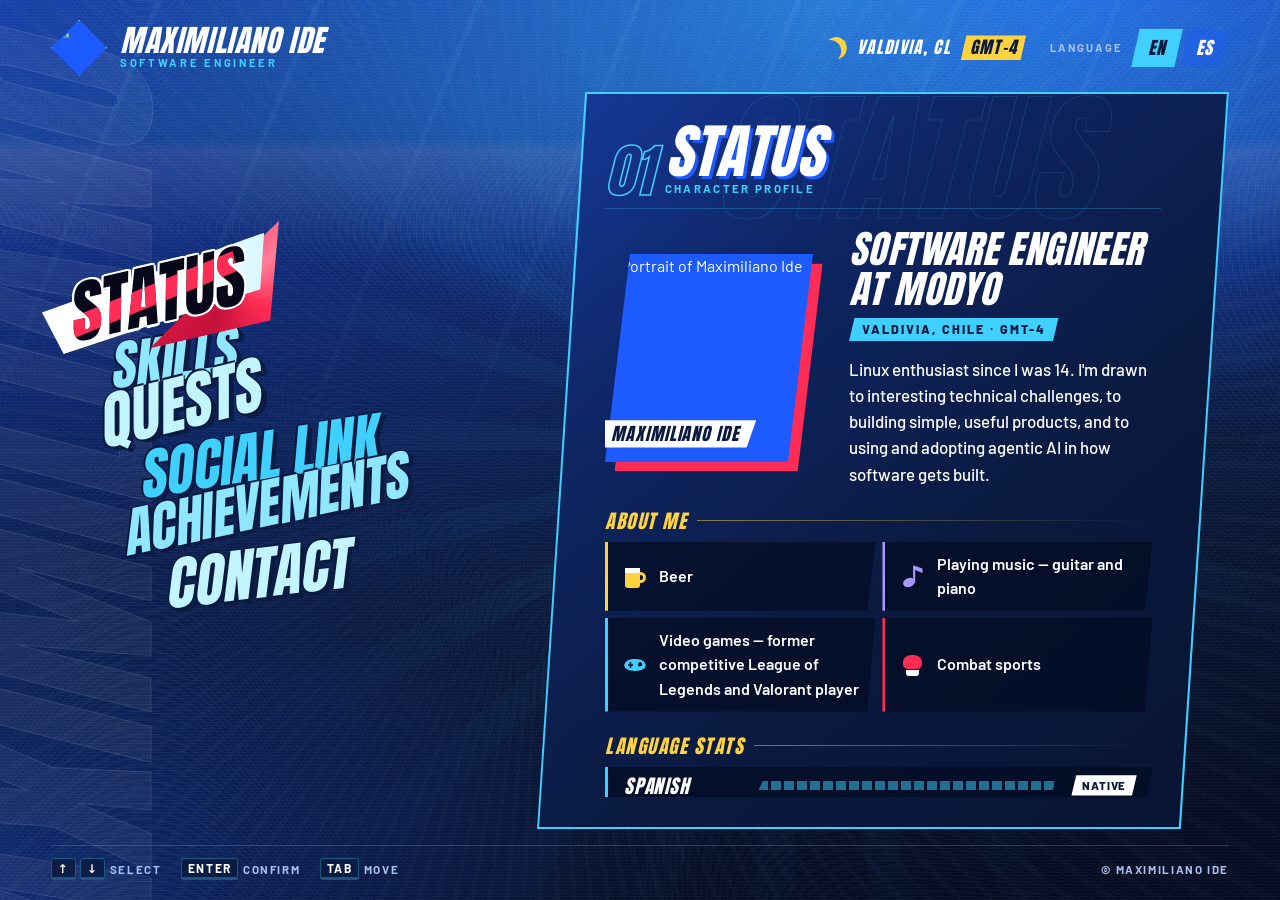
==== index.html @ 38e5cb7e "Personal page: pause-menu style, pure CSS navigation and animations" ====
<!doctype html>
<html lang="en">
<head>
  <meta charset="utf-8">
  <meta name="viewport" content="width=device-width, initial-scale=1">
  <title>Maximiliano Ide · Software Engineer</title>
  <meta name="description" content="Maximiliano Ide — Software Engineer at Modyo, based in Valdivia, Chile. Ruby on Rails, Hotwire and React for CRM/CMS platforms and financial products.">
  <meta name="author" content="Maximiliano Ide">
  <meta name="theme-color" content="#0a1a3f">
  <meta name="color-scheme" content="dark">
  <link rel="canonical" href="https://maximilianoide.github.io/">

  <meta property="og:type" content="profile">
  <meta property="og:title" content="Maximiliano Ide · Software Engineer">
  <meta property="og:description" content="Software Engineer at Modyo, based in Valdivia, Chile. Ruby on Rails, Hotwire and React.">
  <meta property="og:url" content="https://maximilianoide.github.io/">
  <meta property="og:image" content="https://avatars.githubusercontent.com/u/43627780?v=4">
  <meta property="og:image:alt" content="Maximiliano Ide">
  <meta property="og:locale" content="en_US">
  <meta property="og:locale:alternate" content="es_CL">
  <meta name="twitter:card" content="summary">

  <link rel="icon" href="favicon.svg" type="image/svg+xml">
  <link rel="preconnect" href="https://fonts.googleapis.com">
  <link rel="preconnect" href="https://fonts.gstatic.com" crossorigin>
  <link rel="stylesheet" href="https://fonts.googleapis.com/css2?family=Anton&family=Barlow:wght@400;500;600;700;800&display=swap">
  <link rel="stylesheet" href="styles.css">
  <script src="nav.js" defer></script>
</head>
<body>
  <a class="skip" href="#stage">
    <span lang="en">Skip to content</span><span lang="es">Saltar al contenido</span>
  </a>

  <!-- Intro (< 2 s, decorative, never blocks input) -->
  <div class="intro" aria-hidden="true">
    <span class="intro__slash"></span>
    <span class="intro__name">Maximiliano Ide</span>
    <span class="intro__role">Software Engineer</span>
  </div>

  <!-- Background: swirl, light rays, bubbles, grain, scanlines -->
  <div class="sea" aria-hidden="true">
    <div class="sea__caustics"></div>
    <div class="sea__swirl"></div>
    <div class="sea__name">Maximiliano Ide</div>
    <div class="sea__rays sea__rays--a"></div>
    <div class="bubbles">
      <i style="--x:4%;  --s:.5; --d:13s; --t:-1s"></i>
      <i style="--x:11%; --s:1;  --d:19s; --t:-9s"></i>
      <i style="--x:19%; --s:.4; --d:11s; --t:-4s"></i>
      <i style="--x:27%; --s:.8; --d:17s; --t:-12s"></i>
      <i style="--x:36%; --s:.3; --d:10s; --t:-6s"></i>
      <i style="--x:44%; --s:.6; --d:15s; --t:-2s"></i>
      <i style="--x:53%; --s:1.2;--d:22s; --t:-15s"></i>
      <i style="--x:61%; --s:.4; --d:12s; --t:-8s"></i>
      <i style="--x:69%; --s:.7; --d:16s; --t:-3s"></i>
      <i style="--x:77%; --s:.35;--d:10s; --t:-7s"></i>
      <i style="--x:84%; --s:.9; --d:20s; --t:-11s"></i>
      <i style="--x:91%; --s:.5; --d:14s; --t:-5s"></i>
      <i style="--x:97%; --s:.3; --d:11s; --t:-10s"></i>
    </div>
    <div class="grain"></div>
    <div class="scan"></div>
  </div>
  <div class="progress" aria-hidden="true"></div>

  <div class="shell">
    <header class="topbar">
      <a class="brand" href="#status">
        <img class="brand__avatar" src="https://avatars.githubusercontent.com/u/43627780?v=4" alt="" width="96" height="96">
        <div class="brand__text">
          <h1 class="brand__name">Maximiliano Ide</h1>
          <span class="brand__role">Software Engineer</span>
        </div>
      </a>

      <div class="hud">
        <p class="clock">
          <span class="moon" aria-hidden="true"></span>
          <span class="clock__place">Valdivia, CL</span>
          <span class="clock__tz">GMT-4</span>
        </p>

        <fieldset class="lang-switch">
          <legend class="lang-switch__legend">
            <span lang="en">Language</span><span lang="es">Idioma</span>
          </legend>
          <input class="lang-switch__input" type="radio" name="lang" id="lang-en" value="en" checked>
          <label class="lang-switch__label" for="lang-en"><abbr title="English">EN</abbr></label>
          <input class="lang-switch__input" type="radio" name="lang" id="lang-es" value="es">
          <label class="lang-switch__label" for="lang-es"><abbr title="Español">ES</abbr></label>
        </fieldset>
      </div>
    </header>

    <nav class="menu" id="menu" aria-label="Main menu">
      <ol class="menu__list">
        <li class="menu__item" style="--i:0">
          <a class="menu__link" href="#status">
            <span class="menu__bar" aria-hidden="true"></span>
            <span class="menu__label" data-label="Status">Status</span>
            <span class="menu__hint"><span lang="en">Profile</span><span lang="es">Perfil</span></span>
          </a>
        </li>
        <li class="menu__item" style="--i:1">
          <a class="menu__link" href="#skills">
            <span class="menu__bar" aria-hidden="true"></span>
            <span class="menu__label" data-label="Skills">Skills</span>
            <span class="menu__hint"><span lang="en">Tech stack</span><span lang="es">Stack técnico</span></span>
          </a>
        </li>
        <li class="menu__item" style="--i:2">
          <a class="menu__link" href="#quests">
            <span class="menu__bar" aria-hidden="true"></span>
            <span class="menu__label" data-label="Quests">Quests</span>
            <span class="menu__hint"><span lang="en">Public repos</span><span lang="es">Repos públicos</span></span>
          </a>
        </li>
        <li class="menu__item" style="--i:3">
          <a class="menu__link" href="#social-link">
            <span class="menu__bar" aria-hidden="true"></span>
            <span class="menu__label" data-label="Social Link">Social Link</span>
            <span class="menu__hint"><span lang="en">Experience &amp; education</span><span lang="es">Experiencia y educación</span></span>
          </a>
        </li>
        <li class="menu__item" style="--i:4">
          <a class="menu__link" href="#achievements">
            <span class="menu__bar" aria-hidden="true"></span>
            <span class="menu__label" data-label="Achievements">Achievements</span>
            <span class="menu__hint"><span lang="en">Trophy case</span><span lang="es">Vitrina de trofeos</span></span>
          </a>
        </li>
        <li class="menu__item" style="--i:5">
          <a class="menu__link" href="#contact">
            <span class="menu__bar" aria-hidden="true"></span>
            <span class="menu__label" data-label="Contact">Contact</span>
            <span class="menu__hint"><span lang="en">Get in touch</span><span lang="es">Escríbeme</span></span>
          </a>
        </li>
      </ol>
    </nav>

    <main class="stage" id="stage">

      <!-- ================= STATUS ================= -->
      <section class="panel" id="status" aria-labelledby="status-title">
        <header class="panel__head">
          <p class="panel__index" aria-hidden="true">01</p>
          <h2 class="panel__title" id="status-title" data-echo="Status">Status</h2>
          <p class="panel__sub"><span lang="en">Character profile</span><span lang="es">Ficha de personaje</span></p>
        </header>

        <div class="panel__body">
          <div class="profile">
            <figure class="portrait">
              <img src="https://avatars.githubusercontent.com/u/43627780?v=4" alt="Portrait of Maximiliano Ide" width="460" height="460">
              <figcaption class="portrait__plate">Maximiliano Ide</figcaption>
            </figure>

            <div class="profile__info stagger">
              <p class="profile__role">
                <span lang="en">Software Engineer at Modyo</span>
                <span lang="es">Software Engineer en Modyo</span>
              </p>
              <p class="profile__place">Valdivia, Chile · GMT-4</p>
              <p class="profile__summary" lang="en">Linux enthusiast since I was 14. I'm drawn to interesting technical challenges, to building simple, useful products, and to using and adopting agentic AI in how software gets built.</p>
              <p class="profile__summary" lang="es">Apasionado por Linux desde los 14 años. Me motivan los desafíos técnicos interesantes, crear productos simples y útiles, y usar y adoptar la IA agéntica en la forma de construir software.</p>
            </div>
          </div>

          <section class="block" aria-labelledby="about-title">
            <h3 class="block__title" id="about-title"><span lang="en">About me</span><span lang="es">Sobre mí</span></h3>
            <ul class="interests stagger" role="list">
              <li class="interest" data-icon="beer"><span class="interest__icon" aria-hidden="true"></span><span lang="en">Beer</span><span lang="es">Cerveza</span></li>
              <li class="interest" data-icon="music"><span class="interest__icon" aria-hidden="true"></span><span lang="en">Playing music — guitar and piano</span><span lang="es">Tocar música — guitarra y piano</span></li>
              <li class="interest" data-icon="games"><span class="interest__icon" aria-hidden="true"></span><span lang="en">Video games — former competitive League of Legends and Valorant player</span><span lang="es">Videojuegos — fui jugador competitivo de League of Legends y Valorant</span></li>
              <li class="interest" data-icon="combat"><span class="interest__icon" aria-hidden="true"></span><span lang="en">Combat sports</span><span lang="es">Deportes de combate</span></li>
            </ul>
          </section>

          <section class="block" aria-labelledby="lang-title">
            <h3 class="block__title" id="lang-title"><span lang="en">Language stats</span><span lang="es">Stats de idiomas</span></h3>
            <ul class="stats stagger" role="list">
              <li class="stat">
                <span class="stat__name"><span lang="en">Spanish</span><span lang="es">Español</span></span>
                <span class="stat__gauge" aria-hidden="true"></span>
                <span class="stat__rank"><span lang="en">Native</span><span lang="es">Nativo</span></span>
              </li>
              <li class="stat">
                <span class="stat__name"><span lang="en">English</span><span lang="es">Inglés</span></span>
                <span class="stat__gauge" aria-hidden="true"></span>
                <span class="stat__rank">C2 · EF SET Proficient</span>
              </li>
              <li class="stat">
                <span class="stat__name"><span lang="en">Portuguese</span><span lang="es">Portugués</span></span>
                <span class="stat__gauge" aria-hidden="true"></span>
                <span class="stat__rank"><span lang="en">Competent</span><span lang="es">Competente</span></span>
              </li>
            </ul>
          </section>
        </div>
      </section>

      <!-- ================= SKILLS ================= -->
      <section class="panel" id="skills" aria-labelledby="skills-title">
        <header class="panel__head">
          <p class="panel__index" aria-hidden="true">02</p>
          <h2 class="panel__title" id="skills-title" data-echo="Skills">Skills</h2>
          <p class="panel__sub"><span lang="en">Learned techniques</span><span lang="es">Técnicas aprendidas</span></p>
        </header>

        <div class="panel__body">
          <div class="skill-tree stagger">
            <section class="skill-group" data-group="backend" aria-labelledby="sk-back">
              <h3 class="skill-group__title" id="sk-back">Backend</h3>
              <ul class="skills" role="list">
                <li class="skill"><span class="skill__card"><span class="skill__glyph" aria-hidden="true"></span><span class="skill__name">Ruby</span></span></li>
                <li class="skill"><span class="skill__card"><span class="skill__glyph" aria-hidden="true"></span><span class="skill__name">Ruby on Rails</span></span></li>
                <li class="skill"><span class="skill__card"><span class="skill__glyph" aria-hidden="true"></span><span class="skill__name">SQL</span></span></li>
                <li class="skill"><span class="skill__card"><span class="skill__glyph" aria-hidden="true"></span><span class="skill__name">Redis</span></span></li>
              </ul>
            </section>

            <section class="skill-group" data-group="frontend" aria-labelledby="sk-front">
              <h3 class="skill-group__title" id="sk-front">Frontend</h3>
              <ul class="skills" role="list">
                <li class="skill"><span class="skill__card"><span class="skill__glyph" aria-hidden="true"></span><span class="skill__name">JavaScript</span></span></li>
                <li class="skill"><span class="skill__card"><span class="skill__glyph" aria-hidden="true"></span><span class="skill__name">React</span></span></li>
                <li class="skill"><span class="skill__card"><span class="skill__glyph" aria-hidden="true"></span><span class="skill__name">Hotwire <small>(Turbo + Stimulus)</small></span></span></li>
                <li class="skill"><span class="skill__card"><span class="skill__glyph" aria-hidden="true"></span><span class="skill__name">HTML</span></span></li>
                <li class="skill"><span class="skill__card"><span class="skill__glyph" aria-hidden="true"></span><span class="skill__name">CSS</span></span></li>
                <li class="skill"><span class="skill__card"><span class="skill__glyph" aria-hidden="true"></span><span class="skill__name">Liquid</span></span></li>
              </ul>
            </section>

            <section class="skill-group" data-group="tools" aria-labelledby="sk-tools">
              <h3 class="skill-group__title" id="sk-tools">Tools</h3>
              <ul class="skills" role="list">
                <li class="skill"><span class="skill__card"><span class="skill__glyph" aria-hidden="true"></span><span class="skill__name">Git</span></span></li>
              </ul>
            </section>

            <section class="skill-group" data-group="side" aria-labelledby="sk-side">
              <h3 class="skill-group__title" id="sk-side">Side projects</h3>
              <ul class="skills" role="list">
                <li class="skill"><span class="skill__card"><span class="skill__glyph" aria-hidden="true"></span><span class="skill__name">C++</span></span></li>
                <li class="skill"><span class="skill__card"><span class="skill__glyph" aria-hidden="true"></span><span class="skill__name">Shell</span></span></li>
                <li class="skill"><span class="skill__card"><span class="skill__glyph" aria-hidden="true"></span><span class="skill__name">Rust</span></span></li>
                <li class="skill"><span class="skill__card"><span class="skill__glyph" aria-hidden="true"></span><span class="skill__name">Go</span></span></li>
              </ul>
            </section>

            <section class="skill-group" data-group="ai" aria-labelledby="sk-ai">
              <h3 class="skill-group__title" id="sk-ai"><span lang="en">Agentic AI</span><span lang="es">IA agéntica</span></h3>
              <ul class="skills" role="list">
                <li class="skill"><span class="skill__card"><span class="skill__glyph" aria-hidden="true"></span><span class="skill__name">Pi</span></span></li>
                <li class="skill"><span class="skill__card"><span class="skill__glyph" aria-hidden="true"></span><span class="skill__name">Herdr</span></span></li>
                <li class="skill"><span class="skill__card"><span class="skill__glyph" aria-hidden="true"></span><span class="skill__name"><span lang="en">Open-source models</span><span lang="es">Modelos open source</span></span></span></li>
              </ul>
            </section>
          </div>
        </div>
      </section>

      <!-- ================= QUESTS ================= -->
      <section class="panel" id="quests" aria-labelledby="quests-title">
        <header class="panel__head">
          <p class="panel__index" aria-hidden="true">03</p>
          <h2 class="panel__title" id="quests-title" data-echo="Quests">Quests</h2>
          <p class="panel__sub">
            <span lang="en">3 public repositories · 11 followers on GitHub</span>
            <span lang="es">3 repositorios públicos · 11 seguidores en GitHub</span>
          </p>
        </header>

        <div class="panel__body">
          <ul class="quests stagger" role="list">
            <li class="quest quest--main">
              <article class="quest__card">
                <p class="quest__tags">
                  <span class="tag tag--gold"><span lang="en">Main quest</span><span lang="es">Misión principal</span></span>
                  <span class="tag tag--live">In progress</span>
                </p>
                <h3 class="quest__name">
                  <a href="https://github.com/maximilianoide/sin-punishment-recompiled" rel="noopener" target="_blank">sin-punishment-recompiled</a>
                </h3>
                <p class="quest__desc" lang="en">Work-in-progress native PC port of Treasure's Sin &amp; Punishment via N64Recomp and RT64.</p>
                <p class="quest__desc" lang="es">Port nativo para PC, en desarrollo, de Sin &amp; Punishment de Treasure mediante N64Recomp y RT64.</p>
                <p class="quest__meta">
                  <span class="quest__lang" data-lang="cpp">C++</span>
                  <span class="quest__stars"><span aria-hidden="true">★</span> 2 <span class="sr-only"><span lang="en">stars</span><span lang="es">estrellas</span></span></span>
                </p>
              </article>
            </li>

            <li class="quest">
              <article class="quest__card">
                <p class="quest__tags">
                  <span class="tag"><span lang="en">Side quest</span><span lang="es">Misión secundaria</span></span>
                </p>
                <h3 class="quest__name">
                  <a href="https://github.com/maximilianoide/aoc-templates" rel="noopener" target="_blank">aoc-templates</a>
                </h3>
                <p class="quest__desc" lang="en">Templates for Advent of Code.</p>
                <p class="quest__desc" lang="es">Plantillas para Advent of Code.</p>
                <p class="quest__meta">
                  <span class="quest__lang" data-lang="ruby">Ruby</span>
                  <span class="quest__stars"><span aria-hidden="true">★</span> 1 <span class="sr-only"><span lang="en">star</span><span lang="es">estrella</span></span></span>
                </p>
              </article>
            </li>

            <li class="quest">
              <article class="quest__card">
                <p class="quest__tags">
                  <span class="tag"><span lang="en">Side quest</span><span lang="es">Misión secundaria</span></span>
                  <span class="tag tag--fork">Fork</span>
                </p>
                <h3 class="quest__name">
                  <a href="https://github.com/maximilianoide/superpowers-ruby" rel="noopener" target="_blank">superpowers-ruby</a>
                </h3>
                <p class="quest__desc" lang="en">Claude Code superpowers: core skills library for Ruby and Ruby on Rails projects.</p>
                <p class="quest__desc" lang="es">Superpowers para Claude Code: librería base de skills para proyectos Ruby y Ruby on Rails.</p>
                <p class="quest__fork">
                  <span lang="en">Forked from</span><span lang="es">Fork de</span>
                  <a href="https://github.com/lucianghinda/superpowers-ruby" rel="noopener" target="_blank">lucianghinda/superpowers-ruby</a>
                </p>
                <p class="quest__meta">
                  <span class="quest__lang" data-lang="shell">Shell</span>
                  <span class="quest__stars"><span aria-hidden="true">★</span> 0 <span class="sr-only"><span lang="en">stars</span><span lang="es">estrellas</span></span></span>
                </p>
              </article>
            </li>
          </ul>
        </div>
      </section>

      <!-- ================= SOCIAL LINK ================= -->
      <section class="panel" id="social-link" aria-labelledby="social-title">
        <header class="panel__head">
          <p class="panel__index" aria-hidden="true">04</p>
          <h2 class="panel__title" id="social-title" data-echo="Social Link">Social Link</h2>
          <p class="panel__sub"><span lang="en">Experience &amp; education</span><span lang="es">Experiencia y educación</span></p>
        </header>

        <div class="panel__body">
          <article class="bond">
            <header class="bond__head">
              <p class="quest__tags">
                <span class="tag tag--gold"><span lang="en">Current</span><span lang="es">Actual</span></span>
              </p>
              <h3 class="bond__title">
                <span lang="en">Software Engineer at Modyo</span>
                <span lang="es">Software Engineer en Modyo</span>
              </h3>
              <ul class="bond__meta" role="list">
                <li><span lang="en">Full-time</span><span lang="es">Jornada completa</span></li>
                <li><span lang="en">Remote (Santiago / Valdivia, Chile)</span><span lang="es">Remoto (Santiago / Valdivia, Chile)</span></li>
                <li><time datetime="2023-05">2023</time> – <span lang="en">Present</span><span lang="es">Presente</span></li>
              </ul>
            </header>

            <h4 class="bond__subtitle"><span lang="en">Achievements</span><span lang="es">Logros</span></h4>
            <ul class="objectives stagger" lang="en">
              <li>Developed core functionalities for a CRM/CMS platform using Ruby on Rails and React, focused on complex form builders and configurable workflows.</li>
              <li>Led the comprehensive refactoring of the roles and permissions system, improving scalability and reducing technical debt.</li>
              <li>Optimized SQL queries and data access logic to improve response times in high-volume environments.</li>
              <li>Implemented components using Hotwire (Turbo + Stimulus) to enhance user experience and front-end performance.</li>
              <li>Integrated third-party APIs for authentication, notifications, and data processing.</li>
              <li>Developed financial products focusing on automation, traceability, and regulatory compliance.</li>
              <li>Managed critical bug fixes, dependency updates, and participated in team code reviews.</li>
            </ul>
            <ul class="objectives stagger" lang="es">
              <li>Desarrollé funcionalidades principales de una plataforma CRM/CMS con Ruby on Rails y React, enfocadas en constructores de formularios complejos y flujos de trabajo configurables.</li>
              <li>Lideré la refactorización integral del sistema de roles y permisos, mejorando la escalabilidad y reduciendo la deuda técnica.</li>
              <li>Optimicé consultas SQL y la lógica de acceso a datos para mejorar los tiempos de respuesta en entornos de alto volumen.</li>
              <li>Implementé componentes con Hotwire (Turbo + Stimulus) para mejorar la experiencia de usuario y el rendimiento del front-end.</li>
              <li>Integré APIs de terceros para autenticación, notificaciones y procesamiento de datos.</li>
              <li>Desarrollé productos financieros enfocados en automatización, trazabilidad y cumplimiento regulatorio.</li>
              <li>Gestioné correcciones de bugs críticos y actualizaciones de dependencias, y participé en las revisiones de código del equipo.</li>
            </ul>
          </article>

          <section class="block" aria-labelledby="edu-title">
            <h3 class="block__title" id="edu-title"><span lang="en">Education</span><span lang="es">Educación</span></h3>
            <div class="edu">
              <p class="edu__school">Universidad Austral de Chile</p>
              <p class="edu__degree" lang="en">B.S. in Computer Science (incomplete studies)</p>
              <p class="edu__degree" lang="es">B.S. en Ciencias de la Computación (estudios incompletos)</p>
              <p class="edu__years"><time datetime="2018">2018</time> – <time datetime="2022">2022</time></p>
            </div>
          </section>
        </div>
      </section>

      <!-- ================= ACHIEVEMENTS ================= -->
      <section class="panel" id="achievements" aria-labelledby="achievements-title">
        <header class="panel__head">
          <p class="panel__index" aria-hidden="true">05</p>
          <h2 class="panel__title" id="achievements-title" data-echo="Achievements">Achievements</h2>
          <p class="panel__sub"><span lang="en">Trophy case</span><span lang="es">Vitrina de trofeos</span></p>
        </header>

        <div class="panel__body">
          <h3 class="block__title"><span lang="en">Certifications</span><span lang="es">Certificaciones</span></h3>
          <ul class="trophies stagger" role="list">
            <li class="trophy trophy--medal">
              <span class="trophy__art" aria-hidden="true"></span>
              <span class="trophy__text">
                <span class="trophy__issuer">EF SET</span>
                <span class="trophy__name">English Certificate: C2 Proficient</span>
              </span>
            </li>
            <li class="trophy trophy--medal">
              <span class="trophy__art" aria-hidden="true"></span>
              <span class="trophy__text">
                <span class="trophy__issuer">Nate Berkopec</span>
                <span class="trophy__name">The Complete Guide to Rails Performance</span>
              </span>
            </li>
            <li class="trophy trophy--medal">
              <span class="trophy__art" aria-hidden="true"></span>
              <span class="trophy__text">
                <span class="trophy__issuer">Pragmatic Studio</span>
                <span class="trophy__name">Hotwire for Rails Developers</span>
              </span>
            </li>
            <li class="trophy trophy--medal">
              <span class="trophy__art" aria-hidden="true"></span>
              <span class="trophy__text">
                <span class="trophy__issuer">Pragmatic Studio</span>
                <span class="trophy__name">Ruby Blocks &amp; Iterators</span>
              </span>
            </li>
            <li class="trophy trophy--medal trophy--pending">
              <span class="trophy__art" aria-hidden="true"></span>
              <span class="trophy__text">
                <span class="trophy__issuer">AWS</span>
                <span class="trophy__name">AWS Certified Cloud Practitioner</span>
                <span class="trophy__status"><span lang="en">In progress</span><span lang="es">En curso</span></span>
              </span>
            </li>
            <li class="trophy trophy--medal trophy--pending">
              <span class="trophy__art" aria-hidden="true"></span>
              <span class="trophy__text">
                <span class="trophy__issuer">AWS</span>
                <span class="trophy__name">AWS Certified AI Practitioner (AIF-C01)</span>
                <span class="trophy__status"><span lang="en">In progress</span><span lang="es">En curso</span></span>
              </span>
            </li>
          </ul>

        </div>
      </section>

      <!-- ================= CONTACT ================= -->
      <section class="panel" id="contact" aria-labelledby="contact-title">
        <header class="panel__head">
          <p class="panel__index" aria-hidden="true">06</p>
          <h2 class="panel__title" id="contact-title" data-echo="Contact">Contact</h2>
          <p class="panel__sub"><span lang="en">Open a channel</span><span lang="es">Abre un canal</span></p>
        </header>

        <div class="panel__body">
          <ul class="links stagger" role="list">
            <li>
              <a class="link-card" href="mailto:maximilianoide82@gmail.com">
                <span class="link-card__kind">Email</span>
                <span class="link-card__handle">maximilianoide82@gmail.com</span>
                <span class="link-card__arrow" aria-hidden="true">→</span>
              </a>
            </li>
            <li>
              <a class="link-card" href="https://github.com/maximilianoide" rel="me noopener" target="_blank">
                <span class="link-card__kind">GitHub</span>
                <span class="link-card__handle">@maximilianoide</span>
                <span class="link-card__arrow" aria-hidden="true">→</span>
              </a>
            </li>
            <li>
              <a class="link-card" href="https://www.linkedin.com/in/maximiliano-ide-471346207/" rel="me noopener" target="_blank">
                <span class="link-card__kind">LinkedIn</span>
                <span class="link-card__handle">Maximiliano Ide</span>
                <span class="link-card__arrow" aria-hidden="true">→</span>
              </a>
            </li>
            <li>
              <a class="link-card" href="https://x.com/maximilianoide" rel="me noopener" target="_blank">
                <span class="link-card__kind">X</span>
                <span class="link-card__handle">@maximilianoide</span>
                <span class="link-card__arrow" aria-hidden="true">→</span>
              </a>
            </li>
          </ul>
          <p class="contact-note">Valdivia, Chile · GMT-4</p>
        </div>
      </section>
    </main>

    <footer class="hints">
      <p class="hints__keys">
        <span class="hint hint--arrows"><kbd>↑</kbd><kbd>↓</kbd> <span lang="en">Select</span><span lang="es">Elegir</span></span>
        <span class="hint"><kbd>Enter</kbd> <span lang="en">Confirm</span><span lang="es">Confirmar</span></span>
        <span class="hint"><kbd>Tab</kbd> <span lang="en">Move</span><span lang="es">Mover</span></span>
      </p>
      <p class="hints__copy">© Maximiliano Ide</p>
    </footer>
  </div>

  <!-- Mobile: jump back to the full-screen menu -->
  <a class="to-menu" href="#menu">Menu</a>
</body>
</html>
---- styles.css ----
/* ==========================================================================
   Maximiliano Ide — personal page
   A pause-menu style page. Pure CSS: navigation (:target + :has),
   language toggle (radio + :has) and every animation.
   ========================================================================== */

/* ---------- Animatable custom properties (@property) ---------- */
@property --spin {
  syntax: "<angle>";
  inherits: false;
  initial-value: 0deg;
}

@property --tint {
  syntax: "<color>";
  inherits: true;
  initial-value: #3fd0ff;
}

@property --shine {
  syntax: "<percentage>";
  inherits: false;
  initial-value: -40%;
}

/* Cross-document view transitions (index ↔ 404) */
@view-transition {
  navigation: auto;
}

/* ---------- Tokens ---------- */
:root {
  color-scheme: dark;

  /* palette */
  --night: #0a1a3f;
  --abyss: #050c22;
  --electric: #1e5bff;
  --cyan: #3fd0ff;
  --white: #ffffff;
  --accent: #ff2d55;        /* selected item */
  --accent-deep: #c4103a;
  --gold: #ffd23f;
  --violet: #a996ff;
  --mint: #7cffc4;
  --muted: #a9c1ef;

  --cyan-soft: rgb(63 208 255 / 0.32);
  --line: rgb(63 208 255 / 0.26);
  --card: rgb(5 12 34 / 0.72);
  --panel-fill: linear-gradient(140deg, #163a9c 0%, #0e2562 30%, var(--night) 62%, #071332 100%);

  /* motion */
  --ease-out: cubic-bezier(0.16, 1, 0.3, 1);
  --ease-snap: cubic-bezier(0.7, -0.35, 0.2, 1.35);

  /* type */
  --font-display: "Anton", Impact, "Arial Narrow", sans-serif;
  --font-body: "Barlow", system-ui, -apple-system, "Segoe UI", Roboto, sans-serif;

  --cut: 1.25rem; /* slant of panel edges */
}

/* ---------- Base ---------- */
*,
*::before,
*::after {
  box-sizing: border-box;
}

html {
  -webkit-text-size-adjust: 100%;
  text-size-adjust: 100%;
  background: var(--abyss);
}

body {
  margin: 0;
  min-height: 100dvh;
  font-family: var(--font-body);
  font-size: 1rem;
  line-height: 1.55;
  color: var(--white);
  overflow-x: clip; /* background lives on html so the fixed .sea layer shows through */
  -webkit-font-smoothing: antialiased;
}

img {
  display: block;
  max-width: 100%;
  height: auto;
}

a {
  color: inherit;
}

abbr[title] {
  text-decoration: none;
}

h1, h2, h3, h4, p, ul, ol, dl, dd, figure {
  margin: 0;
}

::selection {
  background: var(--cyan);
  color: var(--night);
}

:focus-visible {
  outline: 3px solid var(--gold);
  outline-offset: 3px;
}

.sr-only {
  position: absolute;
  width: 1px;
  height: 1px;
  padding: 0;
  margin: -1px;
  overflow: hidden;
  clip-path: inset(50%);
  white-space: nowrap;
  border: 0;
}

kbd {
  display: inline-grid;
  place-items: center;
  min-width: 1.7em;
  padding: 0.05em 0.45em;
  border: 1px solid var(--cyan-soft);
  border-bottom-width: 3px;
  border-radius: 0.3em;
  font: 700 0.75rem/1.4 var(--font-body);
  color: var(--white);
  background: rgb(10 26 63 / 0.85);
}

.skip {
  position: fixed;
  z-index: 100;
  top: 0.75rem;
  left: 0.75rem;
  padding: 0.6rem 1rem;
  font-weight: 700;
  color: var(--night);
  background: var(--gold);
  translate: 0 -250%;
  transition: translate 0.25s var(--ease-out);
}

.skip:focus-visible {
  translate: 0 0;
}

/* ==========================================================================
   Language toggle — radio inputs + :has(). English by default.
   ========================================================================== */
@supports selector(:has(*)) {
  body:not(:has(#lang-es:checked)) [lang="es"],
  body:has(#lang-es:checked) [lang="en"] {
    display: none !important;
  }
}

/* Without :has() the page stays in English and the toggle is hidden */
@supports not selector(:has(*)) {
  [lang="es"],
  .lang-switch {
    display: none !important;
  }
}

.lang-switch {
  display: flex;
  align-items: center;
  margin: 0;
  padding: 0;
  border: 0;
  min-inline-size: 0;
}

.lang-switch__legend {
  float: left; /* lets the legend sit inline inside the fieldset */
  margin-right: 0.6rem;
  padding: 0;
  font: 700 0.7rem/1 var(--font-body);
  letter-spacing: 0.18em;
  text-transform: uppercase;
  color: var(--muted);
}

.lang-switch__input {
  position: absolute;
  width: 1px;
  height: 1px;
  margin: 0;
  opacity: 0;
  pointer-events: none;
}

.lang-switch__label {
  position: relative;
  display: grid;
  place-items: center;
  min-width: 3rem;
  min-height: 2.25rem;
  padding: 0.3rem 0.9rem;
  font: italic 400 1.1rem/1 var(--font-display);
  letter-spacing: 0.06em;
  color: var(--white);
  cursor: pointer;
  isolation: isolate;
  transition: color 0.2s;
}

.lang-switch__label::before {
  content: "";
  position: absolute;
  inset: 0;
  z-index: -1;
  background: rgb(30 91 255 / 0.35);
  clip-path: polygon(0.5rem 0, 100% 0, calc(100% - 0.5rem) 100%, 0 100%);
  transition: background-color 0.2s, scale 0.3s var(--ease-snap);
}

.lang-switch__label:hover::before {
  background-color: rgb(30 91 255 / 0.7);
}

.lang-switch__input:checked + .lang-switch__label {
  color: var(--night);
}

.lang-switch__input:checked + .lang-switch__label::before {
  background: var(--cyan);
  scale: 1.08;
}

.lang-switch__input:focus-visible + .lang-switch__label {
  outline: 3px solid var(--gold);
  outline-offset: 2px;
}

/* ==========================================================================
   Intro — < 2 s, pointer-events: none so it never blocks input.
   Its resting state is hidden: if animations don't run, it never shows.
   ========================================================================== */
.intro {
  position: fixed;
  inset: 0;
  z-index: 90;
  display: grid;
  place-content: center;
  justify-items: start;
  gap: 0.4rem;
  padding: 1.5rem;
  overflow: hidden;
  pointer-events: none;
  background: linear-gradient(150deg, var(--electric), var(--night) 55%, var(--abyss));
  clip-path: polygon(100% 0, 100% 0, 100% 100%, 100% 100%);
  animation: intro-wipe 1.7s var(--ease-out) both;
}

.intro__name {
  font: italic 400 clamp(3rem, 12vw, 9rem)/0.9 var(--font-display);
  text-transform: uppercase;
  text-shadow: 0.05em 0.05em 0 var(--accent);
  rotate: -8deg;
  animation: intro-name 1.1s var(--ease-out) both;
}

.intro__role {
  margin-left: 0.6em;
  padding: 0.2rem 0.9rem;
  font: 800 clamp(0.8rem, 2vw, 1.1rem)/1.3 var(--font-body);
  letter-spacing: 0.3em;
  text-transform: uppercase;
  color: var(--night);
  background: var(--cyan);
  rotate: -8deg;
  clip-path: polygon(0.5rem 0, 100% 0, calc(100% - 0.5rem) 100%, 0 100%);
  animation: intro-role 1.1s var(--ease-out) 0.2s both;
}

.intro__slash {
  position: absolute;
  inset: 44% -20% auto;
  height: 16vh;
  background: var(--accent);
  rotate: -8deg;
  transform-origin: left;
  animation: intro-slash 0.9s var(--ease-out) both;
}

/* ==========================================================================
   Background: swirl, light rays, bubbles, grain, scanline
   ========================================================================== */
.sea {
  contain: strict;
  position: fixed;
  inset: 0;
  z-index: -1;
  overflow: hidden;
  pointer-events: none;
  background:
    radial-gradient(90% 55% at 65% 0%, rgb(63 208 255 / 0.38), transparent 70%),
    radial-gradient(110% 80% at 85% 0%, rgb(30 91 255 / 0.7), transparent 62%),
    radial-gradient(80% 60% at 0% 100%, rgb(30 91 255 / 0.3), transparent 65%),
    linear-gradient(165deg, #1740a8 0%, #0e2872 30%, var(--night) 58%, var(--abyss) 92%);
}

.sea__swirl {
  position: absolute;
  top: 50%;
  left: 62%;
  width: 130vmax;
  aspect-ratio: 1;
  margin: -65vmax 0 0 -65vmax;
  background: repeating-conic-gradient(from 0deg, rgb(63 208 255 / 0.055) 0deg 5deg, transparent 5deg 15deg);
  -webkit-mask-image: radial-gradient(circle, #000 8%, transparent 55%);
  mask-image: radial-gradient(circle, #000 8%, transparent 55%);
  animation: swirl 120s linear infinite;
}

/* light dancing on the surface, top of the screen */
.sea__caustics {
  content: "";
  inset: 0;
  rotate: 180deg;
  scale: -1 1;
  opacity: 0.8;
  -webkit-mask-image: none;
  mask-image: none;
  animation-duration: 7s;
  animation-direction: alternate-reverse;
}

/* giant vertical name along the left edge */
.sea__name {
  position: absolute;
  top: 50%;
  left: -0.12em;
  font: italic 400 min(24vh, 18vw)/0.8 var(--font-display);
  text-transform: uppercase;
  white-space: nowrap;
  writing-mode: vertical-rl;
  rotate: 180deg;
  translate: 0 -50%;
  color: rgb(255 255 255 / 0.05);
  -webkit-text-stroke: 1px rgb(255 255 255 / 0.12);
}

.sea__rays {
  position: absolute;
  inset: -10% -40% 25%;
  background: repeating-linear-gradient(90deg,
      transparent 0 70px,
      rgb(150 225 255 / 0.07) 70px 76px,
      transparent 76px 160px);
  -webkit-mask-image: linear-gradient(#000, transparent 85%);
  mask-image: linear-gradient(#000, transparent 85%);
  transform: skewX(-22deg);
  animation: drift 26s linear infinite;
}

.bubbles i {
  position: absolute;
  bottom: -3rem;
  left: var(--x);
  width: calc(var(--s) * 2.4rem);
  aspect-ratio: 1;
  border: 1px solid rgb(190 235 255 / 0.5);
  border-radius: 50%;
  background: radial-gradient(circle at 32% 30%, rgb(255 255 255 / 0.55), transparent 38%);
  opacity: 0;
  animation: bubble var(--d) linear var(--t) infinite;
}

/* light film grain from layered gradients (no images) */
.grain {
  position: absolute;
  inset: -2rem;
  opacity: 0.045;
  background:
    repeating-radial-gradient(circle at 13% 27%, #fff 0 0.5px, transparent 0.5px 2.3px),
    repeating-radial-gradient(circle at 71% 63%, #000 0 0.6px, transparent 0.6px 3.1px),
    repeating-conic-gradient(from 11deg at 43% 51%, rgb(255 255 255 / 0.5) 0deg 0.6deg, transparent 0.6deg 2.2deg);
}

.scan {
  position: absolute;
  inset: 0;
  background: repeating-linear-gradient(0deg, rgb(255 255 255 / 0.025) 0 1px, transparent 1px 3px);
}

.scan::after {
  content: "";
  position: absolute;
  inset: 0 0 auto;
  height: 28vh;
  background: linear-gradient(transparent, rgb(63 208 255 / 0.07) 55%, rgb(255 255 255 / 0.09) 60%, transparent);
  animation: scan 9s linear infinite;
}

/* ==========================================================================
   Shell — mobile first: full-screen menu, then every panel stacked
   ========================================================================== */
.shell {
  width: min(100% - 2rem, 70rem);
  margin-inline: auto;
  padding-block: 0.75rem 5rem;
}

/* ---------- Top bar ---------- */
.topbar {
  display: flex;
  flex-wrap: wrap;
  align-items: center;
  justify-content: space-between;
  gap: 0.75rem 1.5rem;
  padding-block: 0.25rem 0.5rem;
}

.brand {
  display: flex;
  align-items: center;
  gap: 0.8rem;
  text-decoration: none;
}

.brand__avatar {
  width: 3rem;
  height: 3rem;
  object-fit: cover;
  clip-path: polygon(50% 0, 100% 50%, 50% 100%, 0 50%);
  background: var(--electric);
}

.brand__name {
  font: italic 400 clamp(1.4rem, 4vw, 1.9rem)/1 var(--font-display);
  letter-spacing: 0.02em;
  text-transform: uppercase;
}

.brand__role {
  display: block;
  font: 700 0.7rem/1.4 var(--font-body);
  letter-spacing: 0.24em;
  text-transform: uppercase;
  color: var(--cyan);
}

.hud {
  display: flex;
  flex-wrap: wrap;
  align-items: center;
  gap: 0.75rem 1.5rem;
}

.clock {
  display: flex;
  align-items: center;
  gap: 0.6rem;
  font: italic 400 1.05rem/1 var(--font-display);
  letter-spacing: 0.08em;
  text-transform: uppercase;
}

.clock__tz {
  padding: 0.25rem 0.55rem;
  color: var(--night);
  background: var(--gold);
  clip-path: polygon(0.35rem 0, 100% 0, calc(100% - 0.35rem) 100%, 0 100%);
}

.moon {
  width: 1.4rem;
  aspect-ratio: 1;
  border-radius: 50%;
  box-shadow: inset -0.4rem 0.05rem 0 0 var(--gold);
  rotate: -20deg;
  animation: moon 6s ease-in-out infinite;
}

/* ---------- Menu (mobile: full screen, big items) ---------- */
.menu {
  display: grid;
  align-content: center;
  min-height: calc(100svh - 5.5rem);
  padding-block: 1.5rem 3rem;
}

.menu__list {
  display: flex;
  flex-direction: column;
  align-items: flex-start;
  margin: 0;
  padding: 0 0 0 0.5rem;
  list-style: none;
  rotate: -10deg;
  transform-origin: 0 50%;
}

/* each entry gets its own offset, tilt and size: a loose zigzag, not a staircase */
.menu__item {
  --xk: 0.45;
  position: relative;
  translate: calc(var(--x) * var(--xk)) 0;
  rotate: var(--r);
  scale: var(--s);
  transform-origin: 0 50%;
  animation: slide-in 0.6s var(--ease-out) calc(1s + var(--i) * 60ms) both;
}

.menu__item:nth-child(1) { --x: 0rem;   --r: -3deg; --s: 1; }
.menu__item:nth-child(2) { --x: 2.2rem; --r: 2deg;  --s: 0.9; }
.menu__item:nth-child(3) { --x: 0.8rem; --r: -4deg; --s: 1.04; }
.menu__item:nth-child(4) { --x: 2.8rem; --r: 1deg;  --s: 0.94; }
.menu__item:nth-child(5) { --x: 1.2rem; --r: -2deg; --s: 0.9; }
.menu__item:nth-child(6) { --x: 3.2rem; --r: 3deg;  --s: 0.98; }

.menu__item + .menu__item {
  margin-top: 0.45rem;
}

.menu__link {
  --ink: #bff1ff;
  position: relative;
  display: inline-flex;
  flex-direction: column;
  padding: 0.1rem 1.2rem 0.2rem 0.9rem;
  text-decoration: none;
  color: var(--ink);
  isolation: isolate;
  transform-origin: 0 60%;
  transition: translate 0.18s var(--ease-snap), scale 0.18s var(--ease-snap), color 0.1s;
}

/* three alternating water tints for idle entries */
.menu__item:nth-child(3n + 1) .menu__link { --ink: #3fd0ff; }
.menu__item:nth-child(3n + 2) .menu__link { --ink: #8fe6ff; }
.menu__item:nth-child(3n)     .menu__link { --ink: #c2f5ff; }

.menu__label {
  position: relative;
  display: block;
  font: italic 400 clamp(2.5rem, 12vw, 4.4rem)/0.95 var(--font-display);
  letter-spacing: 0;
  text-transform: uppercase;
  /* dark outline + drop, so the pale type reads over the water */
  text-shadow:
    0.03em 0 0 var(--night), -0.03em 0 0 var(--night),
    0 0.03em 0 var(--night), 0 -0.03em 0 var(--night),
    0.07em 0.07em 0 rgb(10 26 63 / 0.85);
  animation: sway 3.6s ease-in-out calc(var(--i) * -0.6s) infinite alternate;
}

/* red copy of the word, only visible inside the cursor's slash */
.menu__label::after {
  content: attr(data-label);
  content: attr(data-label) / "";
  position: absolute;
  inset: 0;
  color: var(--accent);
  text-shadow: none;
  clip-path: polygon(0 56%, 100% 10%, 100% 42%, 0 88%);
  opacity: 0;
  transition: opacity 0.1s;
}

.menu__hint {
  font: 700 0.66rem/1.3 var(--font-body);
  letter-spacing: 0.18em;
  text-transform: uppercase;
  color: var(--muted);
  transition: color 0.1s, opacity 0.1s;
}

/* cursor: a white wedge behind the word and a red triangle that pulses under it */
.menu__bar,
.menu__link::before {
  position: absolute;
  transform-origin: left center;
}

.menu__link::before {
  content: "";
  z-index: -1;
  inset: -4% -6% -2% -3%;
  background: linear-gradient(100deg, var(--white) 55%, #d2f6ff);
  clip-path: polygon(0 38%, 100% 0, 93% 74%, 5% 100%);
  opacity: 0;
  scale: 0.05 1;
  transition: opacity 0.1s, scale 0.22s var(--ease-snap);
}

.menu__bar {
  z-index: -2;
  inset: -12% -10% -6% 46%;
  background:
    linear-gradient(100deg, transparent calc(var(--shine) - 10%), rgb(255 255 255 / 0.6) var(--shine), transparent calc(var(--shine) + 10%)),
    conic-gradient(from var(--spin) at 60% 60%, var(--accent), #ff7d96, var(--accent) 35%, var(--accent-deep) 62%, var(--accent));
  clip-path: polygon(0 100%, 100% 0, 80% 100%);
  opacity: 0;
  scale: 0 1;
  transition: opacity 0.1s, scale 0.26s var(--ease-snap) 0.04s;
}

/* hover / keyboard focus: the entry pops out and a faint wedge shows up */
.menu__link:is(:hover, :focus-visible) {
  translate: 0.45rem 0;
  scale: 1.05;
  color: var(--white);
}

.menu__link:is(:hover, :focus-visible)::before {
  opacity: 0.3;
  scale: 1;
}

/* the wedge is the focus indicator here, so no default outline ring */
.menu__link:focus-visible {
  outline: none;
}

/* ---------- Selected menu entry (:target + :has) ---------- */
@supports selector(:has(*)) {
  /* lift the selected row above its overlapping neighbours */
  :is(
    body:has(#status:target) .menu__item:has(> [href="#status"]),
    body:has(#skills:target) .menu__item:has(> [href="#skills"]),
    body:has(#quests:target) .menu__item:has(> [href="#quests"]),
    body:has(#social-link:target) .menu__item:has(> [href="#social-link"]),
    body:has(#achievements:target) .menu__item:has(> [href="#achievements"]),
    body:has(#contact:target) .menu__item:has(> [href="#contact"]),
    body:not(:has(.panel:target)) .menu__item:has(> [href="#status"])
  ) {
    z-index: 2;
  }

  :is(
    body:has(#status:target) .menu__link[href="#status"],
    body:has(#skills:target) .menu__link[href="#skills"],
    body:has(#quests:target) .menu__link[href="#quests"],
    body:has(#social-link:target) .menu__link[href="#social-link"],
    body:has(#achievements:target) .menu__link[href="#achievements"],
    body:has(#contact:target) .menu__link[href="#contact"],
    body:not(:has(.panel:target)) .menu__link[href="#status"]
  ) {
    color: #06081a;
    scale: 1.14;
    animation:
      beat 1.8s var(--ease-out) infinite,
      jitter 2.6s linear infinite;

    & .menu__label {
      /* black type with a white outline, like ink on the white wedge */
      text-shadow:
        0.035em 0 0 var(--white), -0.035em 0 0 var(--white),
        0 0.035em 0 var(--white), 0 -0.035em 0 var(--white),
        0.025em 0.025em 0 var(--white), -0.025em -0.025em 0 var(--white),
        0.025em -0.025em 0 var(--white), -0.025em 0.025em 0 var(--white);
      animation: none;
    }

    & .menu__label::after {
      opacity: 1;
    }

    &::before {
      opacity: 1;
      scale: 1;
    }

    & .menu__bar {
      opacity: 1;
      scale: 1;
      view-transition-name: menu-cursor;
      /* @property sweep runs once per selection; the pulse is transform-only */
      animation:
        spin 0.7s var(--ease-out) both,
        shine 0.7s ease-out 0.1s both,
        cursor-pulse 1.1s ease-in-out 0.3s infinite alternate;
    }

    & .menu__hint {
      color: var(--night);
    }
  }
}

/* ---------- Mobile "back to menu" pill ---------- */
.to-menu {
  position: fixed;
  z-index: 40;
  right: 1rem;
  bottom: 1rem;
  padding: 0.55rem 1.2rem;
  font: italic 400 1.15rem/1 var(--font-display);
  letter-spacing: 0.08em;
  text-transform: uppercase;
  text-decoration: none;
  color: var(--white);
  background: var(--accent);
  clip-path: polygon(0.6rem 0, 100% 0, calc(100% - 0.6rem) 100%, 0 100%);
}

/* ---------- Stage & panels ---------- */
.stage {
  display: grid;
  gap: 2.5rem;
}

.panel {
  position: relative;
  isolation: isolate;
  padding: 1.5rem calc(var(--cut) + 0.75rem) 1.75rem;
  scroll-margin-top: 1rem;
  clip-path: polygon(var(--cut) 0, 100% 0, calc(100% - var(--cut)) 100%, 0 100%);
  background: var(--cyan);  /* shows as a 2px frame around .panel::before */
}

.panel::before {
  content: "";
  position: absolute;
  inset: 2px;
  z-index: -1;
  background: var(--panel-fill);
  clip-path: polygon(var(--cut) 0, 100% 0, calc(100% - var(--cut)) 100%, 0 100%);
}

/* scanline glint crossing the panel */
.panel::after {
  content: "";
  position: absolute;
  inset: 0;
  z-index: -1;
  background: linear-gradient(105deg, transparent 40%, rgb(63 208 255 / 0.08) 48%, rgb(255 255 255 / 0.1) 50%, transparent 58%);
  translate: -100% 0;
  animation: glint 7s ease-in-out 1s infinite;
  pointer-events: none;
}

.panel__head {
  position: relative;
  display: grid;
  grid-template-columns: auto 1fr;
  align-items: end;
  gap: 0 0.8rem;
  margin-bottom: 1.25rem;
  padding-bottom: 0.75rem;
  border-bottom: 1px solid var(--line);
}

.panel__index {
  grid-row: span 2;
  font: italic 400 2.8rem/0.85 var(--font-display);
  color: transparent;
  -webkit-text-stroke: 1.5px var(--cyan);
}

.panel__title {
  position: relative;
  font: italic 400 clamp(2.2rem, 8vw, 3.4rem)/0.95 var(--font-display);
  letter-spacing: 0.01em;
  text-transform: uppercase;
  text-shadow: 0.05em 0.05em 0 var(--electric);
  overflow-wrap: anywhere;
}

/* giant outlined echo of the title */
.panel__title::before {
  content: attr(data-echo);
  content: attr(data-echo) / "";
  position: absolute;
  z-index: -1;
  top: -0.25em;
  left: 0.35em;
  font-size: 2.4em;
  line-height: 1;
  white-space: nowrap;
  color: transparent;
  -webkit-text-stroke: 1px rgb(63 208 255 / 0.14);
  text-shadow: none;
  pointer-events: none;
}

.panel__sub {
  font: 700 0.72rem/1.4 var(--font-body);
  letter-spacing: 0.2em;
  text-transform: uppercase;
  color: var(--cyan);
}

.panel__body {
  container: body / inline-size;
}

.block {
  margin-top: 1.5rem;
}

.block__title {
  display: flex;
  align-items: center;
  gap: 0.6rem;
  margin: 1.5rem 0 0.75rem;
  font: italic 400 1.2rem/1 var(--font-display);
  letter-spacing: 0.08em;
  text-transform: uppercase;
  color: var(--gold);
}

.block__title::after {
  content: "";
  flex: 1;
  height: 1px;
  background: linear-gradient(90deg, rgb(255 210 63 / 0.5), transparent);
}

.block > .block__title,
.panel__body > .block__title:first-child {
  margin-top: 0;
}

.tag {
  display: inline-flex;
  align-items: center;
  gap: 0.45rem;
  padding: 0.15rem 0.75rem;
  font: 800 0.66rem/1.5 var(--font-body);
  letter-spacing: 0.18em;
  text-transform: uppercase;
  color: var(--night);
  background: var(--cyan);
  clip-path: polygon(0.35rem 0, 100% 0, calc(100% - 0.35rem) 100%, 0 100%);
}

.tag--gold { background: var(--gold); }
.tag--fork { background: var(--violet); }

.tag--live {
  color: var(--white);
  background: var(--accent);
}

.tag--live::before {
  content: "";
  width: 0.45rem;
  aspect-ratio: 1;
  border-radius: 50%;
  background: var(--white);
  animation: blink 1.2s steps(2, jump-none) infinite;
}

/* ---------- STATUS ---------- */
.profile {
  display: grid;
  gap: 1.5rem;
}

.portrait {
  position: relative;
  justify-self: start;
  width: min(100%, 14rem);
}

.portrait img {
  width: 100%;
  aspect-ratio: 1;
  object-fit: cover;
  background: var(--electric);
  clip-path: polygon(12% 0, 100% 0, 88% 100%, 0 100%);
}

.portrait::before {
  content: "";
  position: absolute;
  inset: 0;
  z-index: -1;
  background: var(--accent);
  clip-path: polygon(12% 0, 100% 0, 88% 100%, 0 100%);
  translate: 0.6rem 0.6rem;
}

.portrait__plate {
  position: absolute;
  left: -0.4rem;
  bottom: 0.9rem;
  padding: 0.3rem 1.1rem 0.3rem 0.8rem;
  font: italic 400 1.1rem/1 var(--font-display);
  letter-spacing: 0.05em;
  text-transform: uppercase;
  color: var(--night);
  background: var(--white);
  clip-path: polygon(0 0, 100% 0, calc(100% - 0.6rem) 100%, 0 100%);
}

.profile__role {
  font: italic 400 clamp(1.7rem, 5vw, 2.4rem)/1.05 var(--font-display);
  letter-spacing: 0.01em;
  text-transform: uppercase;
}

.profile__place {
  display: inline-block;
  margin-top: 0.5rem;
  padding: 0.15rem 0.8rem;
  font: 800 0.78rem/1.5 var(--font-body);
  letter-spacing: 0.16em;
  text-transform: uppercase;
  color: var(--night);
  background: var(--cyan);
  clip-path: polygon(0.35rem 0, 100% 0, calc(100% - 0.35rem) 100%, 0 100%);
}

.profile__summary {
  max-width: 50ch;
  margin-top: 0.9rem;
  font-size: 1.06rem;
  font-weight: 500;
}

.interests {
  display: grid;
  grid-template-columns: repeat(auto-fit, minmax(min(100%, 15rem), 1fr));
  gap: 0.45rem;
  padding: 0;
  list-style: none;
}

.interest {
  display: flex;
  align-items: center;
  gap: 0.8rem;
  padding: 0.6rem 1rem;
  font-weight: 600;
  background: var(--card);
  border-left: 3px solid var(--tint);
  clip-path: polygon(0 0, 100% 0, calc(100% - 0.5rem) 100%, 0 100%);
}

.interest[data-icon="beer"]   { --tint: var(--gold); }
.interest[data-icon="music"]  { --tint: var(--violet); }
.interest[data-icon="games"]  { --tint: var(--cyan); }
.interest[data-icon="combat"] { --tint: var(--accent); }

/* small CSS-drawn glyphs */
.interest__icon {
  position: relative;
  flex: none;
  width: 1.4rem;
  aspect-ratio: 1;
}

.interest__icon::before,
.interest__icon::after {
  content: "";
  position: absolute;
  background: var(--tint);
}

/* mug + handle */
[data-icon="beer"] .interest__icon::before {
  inset: 12% 30% 0 5%;
  border-radius: 0 0 3px 3px;
  background: linear-gradient(var(--white) 0 26%, var(--tint) 26%);
}

[data-icon="beer"] .interest__icon::after {
  inset: 32% 4% 22% 66%;
  background: none;
  border: 3px solid var(--tint);
  border-left: 0;
  border-radius: 0 6px 6px 0;
}

/* eighth note */
[data-icon="music"] .interest__icon::before {
  left: 8%;
  bottom: 0;
  width: 55%;
  aspect-ratio: 1.3;
  border-radius: 50%;
  rotate: -20deg;
}

[data-icon="music"] .interest__icon::after {
  left: 52%;
  top: 0;
  width: 42%;
  height: 78%;
  clip-path: polygon(0 0, 100% 18%, 100% 44%, 22% 28%, 22% 100%, 0 100%);
}

/* gamepad */
[data-icon="games"] .interest__icon::before {
  inset: 22% 0;
  border-radius: 40% 40% 50% 50% / 55% 55% 45% 45%;
  -webkit-mask: radial-gradient(circle at 72% 45%, transparent 0 12%, #000 13%);
  mask: radial-gradient(circle at 72% 45%, transparent 0 12%, #000 13%);
}

[data-icon="games"] .interest__icon::after {
  left: 16%;
  top: 38%;
  width: 26%;
  aspect-ratio: 1;
  background: var(--night);
  clip-path: polygon(35% 0, 65% 0, 65% 35%, 100% 35%, 100% 65%, 65% 65%, 65% 100%, 35% 100%, 35% 65%, 0 65%, 0 35%, 35% 35%);
}

/* fist / glove */
[data-icon="combat"] .interest__icon::before {
  inset: 4% 8% 30% 8%;
  border-radius: 45% 45% 30% 30%;
}

[data-icon="combat"] .interest__icon::after {
  inset: 74% 22% 0 22%;
  border-radius: 0 0 3px 3px;
  background: var(--white);
}

.stats {
  display: grid;
  gap: 0.45rem;
  padding: 0;
  list-style: none;
}

.stat {
  display: grid;
  grid-template-columns: 7.5rem 1fr auto;
  align-items: center;
  gap: 0.9rem;
  padding: 0.5rem 1rem;
  background: var(--card);
  border-left: 3px solid var(--cyan);
  clip-path: polygon(0 0, 100% 0, calc(100% - 0.5rem) 100%, 0 100%);
}

.stat__name {
  font: italic 400 1.2rem/1.1 var(--font-display);
  letter-spacing: 0.04em;
  text-transform: uppercase;
}

/* decorative gauge: segmented track + travelling light (no numeric level) */
.stat__gauge {
  position: relative;
  height: 0.6rem;
  overflow: hidden;
  background: repeating-linear-gradient(90deg, rgb(63 208 255 / 0.5) 0 10px, transparent 10px 13px);
  clip-path: polygon(0.3rem 0, 100% 0, calc(100% - 0.3rem) 100%, 0 100%);
}

.stat__gauge::after {
  content: "";
  position: absolute;
  inset: 0;
  width: 30%;
  background: linear-gradient(90deg, transparent, rgb(255 255 255 / 0.85), transparent);
  translate: -120% 0;
  animation: gauge 3.2s ease-in-out infinite;
}

.stat:nth-child(2) .stat__gauge::after { animation-delay: 0.4s; }
.stat:nth-child(3) .stat__gauge::after { animation-delay: 0.8s; }

.stat__rank {
  padding: 0.1rem 0.65rem;
  font: 800 0.72rem/1.5 var(--font-body);
  letter-spacing: 0.08em;
  text-transform: uppercase;
  color: var(--night);
  background: var(--white);
  clip-path: polygon(0.3rem 0, 100% 0, calc(100% - 0.3rem) 100%, 0 100%);
  white-space: nowrap;
}

@container body (max-width: 26rem) {
  .stat {
    grid-template-columns: 1fr auto;
  }

  .stat__gauge {
    grid-column: 1 / -1;
    grid-row: 2;
  }
}

@container body (min-width: 34rem) {
  .profile {
    grid-template-columns: minmax(10rem, 13rem) 1fr;
    align-items: center;
    gap: 2.25rem;
  }
}

/* ---------- SKILLS ---------- */
.skill-tree {
  display: grid;
  gap: 1rem;
}

.skill-group {
  container: group / inline-size;
  padding: 0.9rem 1rem 1rem;
  background: var(--card);
  border-top: 3px solid var(--tint);
  clip-path: polygon(0 0, 100% 0, calc(100% - 0.8rem) 100%, 0 100%);
}

.skill-group[data-group="backend"]  { --tint: var(--cyan); }
.skill-group[data-group="frontend"] { --tint: var(--gold); }
.skill-group[data-group="tools"]    { --tint: var(--white); }
.skill-group[data-group="side"]     { --tint: var(--violet); }
.skill-group[data-group="ai"]       { --tint: var(--mint); }

.skill-group__title {
  margin-bottom: 0.7rem;
  font: italic 400 1.35rem/1 var(--font-display);
  letter-spacing: 0.06em;
  text-transform: uppercase;
  color: var(--tint);
}

.skills {
  display: grid;
  grid-template-columns: 1fr;
  gap: 0.45rem;
  padding: 0;
  list-style: none;
}

.skill {
  container: skill / inline-size;
}

.skill__card {
  display: flex;
  align-items: center;
  gap: 0.65rem;
  height: 100%;
  padding: 0.5rem 0.9rem;
  background: linear-gradient(90deg, color-mix(in srgb, var(--tint) 18%, transparent), transparent 75%);
  border-left: 2px solid var(--tint);
  transition: translate 0.25s var(--ease-out);
}

.skill:hover .skill__card {
  translate: 0.3rem 0;
}

.skill__glyph {
  flex: none;
  width: 1.05rem;
  aspect-ratio: 1;
  background: var(--tint);
}

[data-group="backend"]  .skill__glyph { clip-path: polygon(50% 0, 100% 50%, 50% 100%, 0 50%); }
[data-group="frontend"] .skill__glyph { clip-path: polygon(50% 4%, 100% 96%, 0 96%); }
[data-group="tools"]    .skill__glyph { clip-path: inset(14% round 2px); rotate: 14deg; }
[data-group="side"]     .skill__glyph { clip-path: polygon(25% 5%, 75% 5%, 100% 50%, 75% 95%, 25% 95%, 0 50%); }
[data-group="ai"]       .skill__glyph { clip-path: polygon(50% 0, 62% 38%, 100% 50%, 62% 62%, 50% 100%, 38% 62%, 0 50%, 38% 38%); }

.skill__name {
  font: 700 1rem/1.2 var(--font-body);
}

.skill__name small {
  font-size: 0.8em;
  font-weight: 600;
  color: var(--muted);
}

@container group (min-width: 20rem) {
  .skills { grid-template-columns: repeat(2, 1fr); }
}

@container group (min-width: 32rem) {
  .skills { grid-template-columns: repeat(3, 1fr); }
}

/* very narrow card: glyph sits on top of the name */
@container skill (max-width: 7.5rem) {
  .skill__card {
    flex-direction: column;
    align-items: flex-start;
    gap: 0.35rem;
  }
}

@container body (min-width: 40rem) {
  .skill-tree {
    grid-template-columns: repeat(2, minmax(0, 1fr));
  }

  .skill-group[data-group="frontend"] {
    grid-row: span 2;
  }
}

/* ---------- QUESTS ---------- */
.quests {
  display: grid;
  grid-template-columns: minmax(0, 1fr);
  gap: 0.75rem;
  padding: 0;
  list-style: none;
}

.quest {
  container: quest / inline-size;
}

.quest--main {
  grid-column: 1 / -1;
}

.quest__card {
  display: grid;
  align-content: start;
  gap: 0.5rem;
  height: 100%;
  padding: 1rem 1.25rem 1.1rem;
  background: var(--card);
  border: 1px solid var(--line);
  clip-path: polygon(0.8rem 0, 100% 0, calc(100% - 0.8rem) 100%, 0 100%);
  transition: background-color 0.25s;
}

.quest__card:hover {
  background-color: rgb(20 50 140 / 0.8);
}

.quest--main .quest__card {
  border-color: var(--accent);
  background:
    linear-gradient(120deg, rgb(255 45 85 / 0.16), transparent 50%),
    var(--card);
}

.quest__tags {
  display: flex;
  flex-wrap: wrap;
  align-items: flex-start;
  gap: 0.4rem;
}

.quest__name {
  font: italic 400 1.6rem/1.05 var(--font-display);
  letter-spacing: 0.02em;
  overflow-wrap: anywhere;
}

.quest--main .quest__name {
  font-size: clamp(1.7rem, 6cqi, 2.6rem);
}

.quest__name a {
  text-decoration: none;
  background: linear-gradient(var(--cyan), var(--cyan)) 0 100% / 0 2px no-repeat;
  transition: background-size 0.3s var(--ease-out), color 0.2s;
}

.quest__name a:is(:hover, :focus-visible) {
  color: var(--cyan);
  background-size: 100% 2px;
}

.quest__name a::after {
  content: " →";
  content: " →" / "";
}

.quest__desc {
  color: var(--white);
}

.quest__fork {
  font-size: 0.88rem;
  color: var(--muted);
}

.quest__fork a {
  color: var(--cyan);
}

.quest__meta {
  display: flex;
  flex-wrap: wrap;
  gap: 0.35rem 1.25rem;
  margin-top: 0.2rem;
  font: 700 0.8rem/1.4 var(--font-body);
  letter-spacing: 0.1em;
  text-transform: uppercase;
  color: var(--muted);
}

.quest__lang {
  display: inline-flex;
  align-items: center;
  gap: 0.45rem;
}

.quest__lang::before {
  content: "";
  width: 0.6rem;
  aspect-ratio: 1;
  rotate: 45deg;
  background: var(--lang-color, var(--cyan));
}

.quest__lang[data-lang="cpp"]   { --lang-color: #ff7ab8; }
.quest__lang[data-lang="ruby"]  { --lang-color: var(--accent); }
.quest__lang[data-lang="shell"] { --lang-color: var(--mint); }

.quest__stars span[aria-hidden] {
  color: var(--gold);
}

@container quest (min-width: 38rem) {
  .quest__card {
    grid-template-columns: 1fr auto;
    column-gap: 2rem;
  }

  .quest__card > * {
    grid-column: 1;
  }

  .quest__card > .quest__meta {
    grid-column: 2;
    grid-row: 1 / span 3;
    flex-direction: column;
    align-self: center;
    align-items: flex-end;
  }
}

/* ---------- SOCIAL LINK ---------- */
.bond__head {
  display: grid;
  gap: 0.4rem;
  margin-bottom: 1.25rem;
}

.bond__title {
  font: italic 400 clamp(2rem, 7vw, 3rem)/1 var(--font-display);
  letter-spacing: 0.01em;
  text-transform: uppercase;
  text-shadow: 0.05em 0.05em 0 var(--accent);
}

.bond__meta {
  display: flex;
  flex-wrap: wrap;
  gap: 0.25rem 1.25rem;
  padding: 0;
  list-style: none;
  font-size: 0.92rem;
  color: var(--muted);
}

.bond__meta li {
  display: flex;
  align-items: center;
  gap: 0.45rem;
}

.bond__meta li::before {
  content: "";
  width: 0.4rem;
  aspect-ratio: 1;
  background: var(--cyan);
  rotate: 45deg;
}

.bond__subtitle {
  margin-bottom: 0.6rem;
  font: italic 400 1.2rem/1 var(--font-display);
  letter-spacing: 0.08em;
  text-transform: uppercase;
  color: var(--gold);
}

.objectives {
  display: grid;
  gap: 0.45rem;
  padding: 0;
  list-style: none;
}

.objectives li {
  position: relative;
  padding: 0.55rem 0.9rem 0.55rem 2.4rem;
  background: var(--card);
  border-left: 2px solid var(--line);
}

.objectives li::before {
  content: "";
  position: absolute;
  left: 0.85rem;
  top: 0.95rem;
  width: 0.8rem;
  aspect-ratio: 1;
  background: var(--cyan);
  clip-path: polygon(14% 50%, 38% 74%, 86% 18%, 100% 32%, 38% 100%, 0 64%);
}

@container body (min-width: 34rem) {
  .quests {
    grid-template-columns: repeat(2, minmax(0, 1fr));
  }
}

@container body (min-width: 44rem) {
  .objectives {
    grid-template-columns: 1fr 1fr;
  }
}

.edu {
  padding: 0.8rem 1.1rem;
  background: var(--card);
  border-left: 3px solid var(--gold);
}

.edu__school {
  font: italic 400 1.35rem/1.15 var(--font-display);
  letter-spacing: 0.03em;
  text-transform: uppercase;
}

.edu__years {
  margin-top: 0.2rem;
  font: 700 0.8rem/1.4 var(--font-body);
  letter-spacing: 0.14em;
  color: var(--muted);
}

/* ---------- ACHIEVEMENTS (CSS-drawn trophies) ---------- */
.trophies {
  display: grid;
  grid-template-columns: repeat(auto-fill, minmax(min(100%, 17rem), 1fr));
  gap: 0.6rem;
  padding: 0;
  list-style: none;
}

.trophy {
  display: grid;
  grid-template-columns: auto 1fr;
  align-items: center;
  gap: 1rem;
  padding: 0.8rem 1.1rem;
  background: var(--card);
  border: 1px solid var(--line);
  clip-path: polygon(0.7rem 0, 100% 0, calc(100% - 0.7rem) 100%, 0 100%);
}

.trophy__text {
  display: grid;
}

.trophy__issuer {
  font: 800 0.66rem/1.4 var(--font-body);
  letter-spacing: 0.18em;
  text-transform: uppercase;
  color: var(--cyan);
}

.trophy__name {
  font: 700 1rem/1.25 var(--font-body);
}

.trophy__art {
  position: relative;
  display: block;
  width: 3.2rem;
  aspect-ratio: 1;
  transition: rotate 0.4s var(--ease-snap), scale 0.4s var(--ease-snap);
}

.trophy:hover .trophy__art {
  rotate: -10deg;
  scale: 1.1;
}

.trophy__art::before,
.trophy__art::after {
  content: "";
  position: absolute;
}

/* medal on a ribbon — certifications */
.trophy--medal .trophy__art::before {
  inset: 48% 22% -12%;
  background: linear-gradient(90deg, var(--accent) 50%, var(--electric) 50%);
  clip-path: polygon(0 0, 100% 0, 100% 100%, 75% 82%, 50% 100%, 25% 82%, 0 100%);
}

.trophy--medal .trophy__art::after {
  inset: 0 10% 20%;
  border-radius: 50%;
  background: radial-gradient(circle, var(--gold) 0 44%, #b88a0c 45% 51%, var(--gold) 52% 64%, #fff3b8 65% 71%, #c99a14 72%);
}

/* not earned yet: outlined medal, dashed frame, status tag */
.trophy--pending {
  border-style: dashed;
  background: rgb(5 12 34 / 0.45);
}

.trophy--pending .trophy__art {
  opacity: 0.55;
  filter: grayscale(1);
}

.trophy__status {
  justify-self: start;
  margin-top: 0.3rem;
  padding: 0.05rem 0.6rem;
  font: 800 0.62rem/1.5 var(--font-body);
  letter-spacing: 0.18em;
  text-transform: uppercase;
  color: var(--night);
  background: var(--gold);
  clip-path: polygon(0.3rem 0, 100% 0, calc(100% - 0.3rem) 100%, 0 100%);
}

/* ---------- CONTACT ---------- */
.links {
  display: grid;
  gap: 0.6rem;
  padding: 0;
  list-style: none;
}

.link-card {
  display: grid;
  grid-template-columns: 1fr auto;
  align-items: center;
  gap: 0 1rem;
  padding: 0.9rem 1.4rem;
  text-decoration: none;
  background: var(--card);
  border: 1px solid var(--line);
  clip-path: polygon(0.8rem 0, 100% 0, calc(100% - 0.8rem) 100%, 0 100%);
  transition: background-color 0.2s, color 0.2s;
}

.link-card__kind {
  font: 800 0.68rem/1.4 var(--font-body);
  letter-spacing: 0.2em;
  text-transform: uppercase;
  color: var(--cyan);
}

.link-card__handle {
  grid-row: 2;
  font: italic 400 clamp(1.2rem, 5vw, 1.6rem)/1.15 var(--font-display);
  letter-spacing: 0.02em;
  overflow-wrap: anywhere;
}

.link-card__arrow {
  grid-row: 1 / span 2;
  grid-column: 2;
  font: 400 1.6rem/1 var(--font-display);
  transition: translate 0.3s var(--ease-snap);
}

.link-card:is(:hover, :focus-visible) {
  color: var(--white);
  background-color: var(--accent);
}

.link-card:is(:hover, :focus-visible) .link-card__kind {
  color: var(--white);
}

.link-card:is(:hover, :focus-visible) .link-card__arrow {
  translate: 0.4rem 0;
}

.contact-note {
  margin-top: 1.25rem;
  font: 700 0.8rem/1.4 var(--font-body);
  letter-spacing: 0.16em;
  text-transform: uppercase;
  color: var(--muted);
}

/* ---------- Footer hints ---------- */
.hints {
  display: flex;
  flex-wrap: wrap;
  align-items: center;
  justify-content: space-between;
  gap: 0.5rem 1.5rem;
  margin-top: 2.5rem;
  padding-top: 1rem;
  border-top: 1px solid var(--line);
  font: 700 0.72rem/1.4 var(--font-body);
  letter-spacing: 0.14em;
  text-transform: uppercase;
  color: var(--muted);
}

.hints__keys {
  display: none; /* touch layout: no keyboard hints */
  flex-wrap: wrap;
  gap: 0.5rem 1.25rem;
}

.hint {
  display: inline-flex;
  align-items: center;
  gap: 0.3rem;
}

/* ↑/↓ only works with the optional script */
.hint--arrows {
  display: none;
}

@media (scripting: enabled) {
  .hint--arrows {
    display: inline-flex;
  }
}

/* ---------- Stagger index for children ---------- */
.stagger > * { --n: 0; }
.stagger > :nth-child(2)  { --n: 1; }
.stagger > :nth-child(3)  { --n: 2; }
.stagger > :nth-child(4)  { --n: 3; }
.stagger > :nth-child(5)  { --n: 4; }
.stagger > :nth-child(6)  { --n: 5; }
.stagger > :nth-child(7)  { --n: 6; }
.stagger > :nth-child(n + 8) { --n: 7; }

/* ==========================================================================
   Stacked layout (mobile, short screens, no :has): scroll-driven animations
   ========================================================================== */
@media (max-width: 63.99rem), (max-height: 39.99rem) {
  html {
    scroll-behavior: smooth;
  }

  @supports (animation-timeline: view()) {
    /* the menu tilts away as you scroll past it */
    .menu__list {
      animation: menu-away linear both;
      animation-timeline: view();
      animation-range: exit 0% exit 100%;
    }

    .panel {
      animation: surface linear both;
      animation-timeline: view();
      animation-range: entry 0% entry 45vh;
    }

    .stagger > * {
      animation: rise linear both;
      animation-timeline: view();
      animation-range: entry 0% entry 25vh;
    }

    .progress {
      position: fixed;
      z-index: 30;
      inset: 0 0 auto;
      height: 3px;
      background: linear-gradient(90deg, var(--cyan), var(--accent));
      transform-origin: left;
      scale: 0 1;
      animation: grow linear both;
      animation-timeline: scroll(root block);
    }

    /* "Menu" pill appears only once the menu is off-screen */
    .to-menu {
      animation: pill-in linear both;
      animation-timeline: scroll(root block);
      animation-range: 50vh 90vh;
    }
  }
}

/* ==========================================================================
   Desktop "pause menu": one panel at a time, driven by :target
   ========================================================================== */
@media (min-width: 64rem) and (min-height: 40rem) {
  @supports selector(:has(*)) {
    .shell {
      display: grid;
      grid-template-columns: minmax(22rem, 38%) minmax(0, 1fr);
      grid-template-rows: auto minmax(0, 1fr) auto;
      grid-template-areas:
        "top   top"
        "menu  stage"
        "hints hints";
      gap: 1rem clamp(1.5rem, 3vw, 3rem);
      width: 100%;
      max-width: 104rem;
      height: 100dvh;
      padding: clamp(1rem, 2.2vh, 1.75rem) clamp(1.5rem, 4vw, 4rem);
    }

    .topbar {
      grid-area: top;
      padding: 0;
    }

    .brand__avatar {
      width: 3.5rem;
      height: 3.5rem;
    }

    .to-menu {
      display: none;
    }

    /* ----- Menu: big, tilted, overlapping zigzag ----- */
    .menu {
      grid-area: menu;
      align-self: center;
      min-height: 0;
      padding: 0 0 0 1rem;
    }

    .menu__item {
      --xk: 1;
    }

    .menu__bar {
      inset: -16% -14% -22% 42%;
    }

    .menu__item + .menu__item {
      margin-top: -0.3rem;
    }

    .menu__label {
      font-size: clamp(2.4rem, min(4.6vw, 8.6vh), 5.2rem);
    }

    /* no visible description on desktop; it stays in the link's accessible name */
    .menu__hint {
      position: absolute;
      width: 1px;
      height: 1px;
      overflow: hidden;
      clip-path: inset(50%);
      white-space: nowrap;
    }

    /* ----- Stage: every panel in the same grid cell ----- */
    .stage {
      grid-area: stage;
      display: grid;
      grid-template: minmax(0, 1fr) / minmax(0, 1fr);
      gap: 0;
      min-height: 0;
    }

    .panel {
      --cut: 3rem;
      grid-area: 1 / 1;
      align-self: center;
      display: none;
      flex-direction: column;
      max-height: 100%;
      padding: 2rem calc(var(--cut) + 1.25rem) 2rem;
      opacity: 0;
      transition:
        opacity 0.12s ease,
        translate 0.3s var(--ease-out),
        display 0.12s allow-discrete;
    }

    .panel:target,
    .stage:not(:has(.panel:target)) #status {
      display: flex;
      opacity: 1;
      translate: 0 0;
      view-transition-name: panel;
      animation: panel-in 0.3s var(--ease-out) both;
    }

    .panel__head {
      flex: none;
    }

    .panel__body {
      flex: 1 1 auto;
      min-height: 0;
      overflow-y: auto;
      overscroll-behavior: contain;
      padding-right: 0.5rem;
      scrollbar-width: thin;
      scrollbar-color: var(--cyan-soft) transparent;
    }

    .panel__title {
      font-size: clamp(3rem, 4.6vw, 4.4rem);
    }

    .panel__index {
      font-size: 3.6rem;
    }

    /* children rise in, one after another, whenever a panel opens */
    :is(.panel:target, .stage:not(:has(.panel:target)) #status) :is(.panel__head, .panel__body) {
      animation: rise-in 0.32s var(--ease-out) both;
    }

    :is(.panel:target, .stage:not(:has(.panel:target)) #status) .panel__body {
      animation-delay: 0.06s;
    }

    .hints {
      grid-area: hints;
      margin: 0;
      padding-top: 0.75rem;
    }

    .hints__keys {
      display: flex;
    }
  }
}

/* @starting-style: where the opening panel transitions from */
@media (min-width: 64rem) and (min-height: 40rem) {
  @supports selector(:has(*)) {
    @starting-style {
      .panel:target,
      .stage:not(:has(.panel:target)) #status {
        opacity: 0;
        translate: 2.5rem 0;
      }
    }
  }
}

/* ==========================================================================
   View transitions: same-document (optional ↑/↓ script) and cross-document
   ========================================================================== */
::view-transition-group(menu-cursor) {
  animation-duration: 0.35s;
  animation-timing-function: var(--ease-snap);
}

::view-transition-old(panel) {
  animation: vt-out 0.2s ease-in both;
}

::view-transition-new(panel) {
  animation: vt-in 0.45s var(--ease-out) both;
}

/* ==========================================================================
   Keyframes — transform / opacity / clip-path / light filters only
   ========================================================================== */
@keyframes intro-wipe {
  0%, 62% { clip-path: polygon(0 0, 100% 0, 100% 100%, 0 100%); }
  82%     { clip-path: polygon(55% 0, 100% 0, 100% 100%, 35% 100%); }
  100%    { clip-path: polygon(100% 0, 100% 0, 100% 100%, 100% 100%); }
}

@keyframes intro-name {
  from {
    opacity: 0;
    transform: translate(-30vw, 10vh) skewX(-20deg);
  }
}

@keyframes intro-role {
  from {
    opacity: 0;
    transform: translateX(40vw);
  }
}

@keyframes intro-slash {
  from { transform: scaleX(0); }
}

@keyframes swirl {
  to { rotate: 1turn; }
}

@keyframes spin-slow {
  to { rotate: 1turn; }
}

@keyframes caustics {
  from { transform: translate(-2%, 0) scale(1); }
  to   { transform: translate(3%, 2%) scale(1.08); }
}

@keyframes drift {
  to { translate: 160px 0; }
}

@keyframes bubble {
  0%   { translate: 0 0; opacity: 0; }
  10%  { opacity: 0.8; }
  35%  { translate: 1.2rem -40vh; }
  65%  { translate: -1rem -75vh; }
  90%  { opacity: 0.55; }
  100% { translate: 0.6rem -115vh; opacity: 0; }
}

@keyframes scan {
  from { translate: 0 -30vh; }
  to   { translate: 0 110vh; }
}

@keyframes moon {
  50% { opacity: 0.6; }
}

@keyframes glint {
  0%, 60% { translate: -100% 0; }
  100%    { translate: 100% 0; }
}

@keyframes gauge {
  0%, 30% { translate: -120% 0; }
  100%    { translate: 360% 0; }
}

@keyframes slide-in {
  from {
    opacity: 0;
    transform: translate(-40vw, 16vh) skewX(-25deg);
  }
}

@keyframes beat {
  0%, 100% { scale: 1.14; }
  12%      { scale: 1.19; }
  26%      { scale: 1.14; }
  40%      { scale: 1.17; }
  60%      { scale: 1.14; }
}

/* a slight vibration now and then */
@keyframes jitter {
  0%, 84%, 100% { transform: none; }
  86% { transform: translate(1px, -1px); }
  88% { transform: translate(-1px, 1px); }
  90% { transform: translate(1px, 1px); }
  92% { transform: translate(-1px, 0); }
}

/* idle entries drift a little, like type under water */
@keyframes sway {
  from { translate: 0 0; }
  to   { translate: 0.12rem -0.14rem; }
}

@keyframes cursor-pulse {
  from { transform: scale(1); }
  to   { transform: scale(1.1, 1.14); }
}

@keyframes spin {
  to { --spin: 360deg; }
}

@keyframes shine {
  from { --shine: -40%; }
  to   { --shine: 140%; }
}

@keyframes panel-in {
  from {
    clip-path: polygon(var(--cut) 0, var(--cut) 0, 0 100%, 0 100%);
  }
  to {
    clip-path: polygon(var(--cut) 0, 100% 0, calc(100% - var(--cut)) 100%, 0 100%);
  }
}

@keyframes rise-in {
  from {
    opacity: 0;
    transform: translate(-1.5rem, 1rem) skewX(-8deg);
  }
}

@keyframes surface {
  from {
    opacity: 0.2;
    transform: translateY(3rem) skewY(2deg);
    clip-path: polygon(var(--cut) 0, var(--cut) 0, 0 100%, 0 100%);
  }
  to {
    clip-path: polygon(var(--cut) 0, 100% 0, calc(100% - var(--cut)) 100%, 0 100%);
  }
}

@keyframes rise {
  from {
    opacity: 0;
    transform: translate(-1.25rem, 1.25rem);
  }
}

@keyframes menu-away {
  to {
    opacity: 0;
    transform: translate(-2rem, -3rem) skewX(-10deg);
  }
}

@keyframes grow {
  to { scale: 1 1; }
}

@keyframes pill-in {
  from {
    opacity: 0;
    visibility: hidden;
    transform: translateY(1.5rem);
  }
  to {
    opacity: 1;
    visibility: visible;
    transform: none;
  }
}

@keyframes blink {
  50% { opacity: 0.2; }
}

@keyframes vt-out {
  to {
    opacity: 0;
    transform: translateX(-3%) skewX(4deg);
  }
}

@keyframes vt-in {
  from {
    opacity: 0;
    clip-path: inset(0 100% 0 0);
  }
  to {
    clip-path: inset(0 0 0 0);
  }
}

/* ==========================================================================
   Reduced motion: keep every state change, drop the movement
   ========================================================================== */
@media (prefers-reduced-motion: reduce) {
  html {
    scroll-behavior: auto;
  }

  *,
  *::before,
  *::after {
    animation: none !important;
    transition: none !important;
  }

  .intro,
  .bubbles,
  .grain,
  .sea__caustics,
  .scan::after,
  .sea__rays,
  .panel::after,
  .stat__gauge::after,
  .progress {
    display: none;
  }

  ::view-transition-group(*),
  ::view-transition-old(*),
  ::view-transition-new(*) {
    animation: none !important;
  }
}
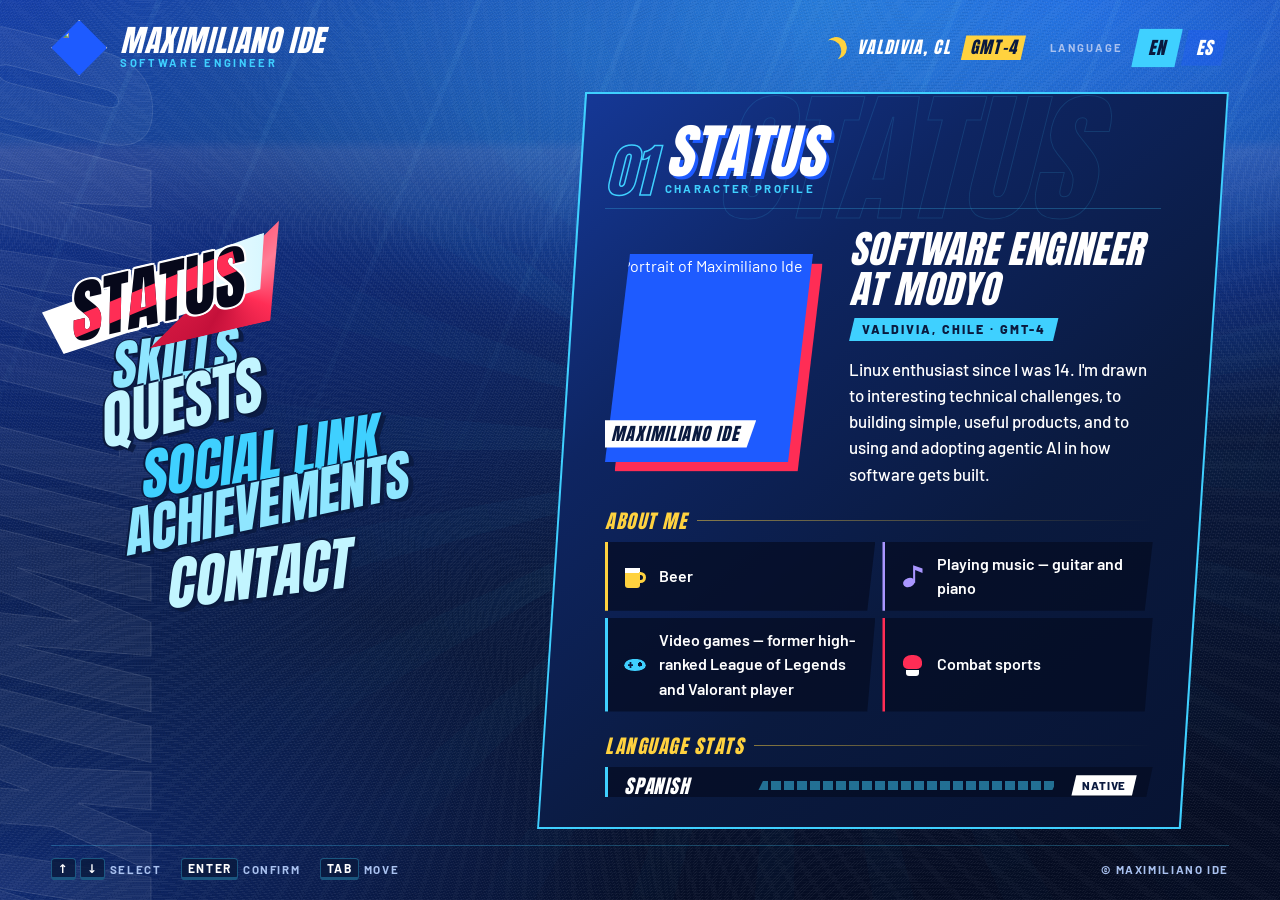
==== commit d8aa80b8: "About me: high-ranked instead of competitive" ====
--- a/index.html
+++ b/index.html
@@ -174,7 +174,7 @@
             <ul class="interests stagger" role="list">
               <li class="interest" data-icon="beer"><span class="interest__icon" aria-hidden="true"></span><span lang="en">Beer</span><span lang="es">Cerveza</span></li>
               <li class="interest" data-icon="music"><span class="interest__icon" aria-hidden="true"></span><span lang="en">Playing music — guitar and piano</span><span lang="es">Tocar música — guitarra y piano</span></li>
-              <li class="interest" data-icon="games"><span class="interest__icon" aria-hidden="true"></span><span lang="en">Video games — former competitive League of Legends and Valorant player</span><span lang="es">Videojuegos — fui jugador competitivo de League of Legends y Valorant</span></li>
+              <li class="interest" data-icon="games"><span class="interest__icon" aria-hidden="true"></span><span lang="en">Video games — former high-ranked League of Legends and Valorant player</span><span lang="es">Videojuegos — fui jugador de alto rango en League of Legends y Valorant</span></li>
               <li class="interest" data-icon="combat"><span class="interest__icon" aria-hidden="true"></span><span lang="en">Combat sports</span><span lang="es">Deportes de combate</span></li>
             </ul>
           </section>
--- a/styles.css
+++ b/styles.css
@@ -490,7 +490,7 @@
   display: grid;
   align-content: center;
   min-height: calc(100svh - 5.5rem);
-  padding-block: 1.5rem 3rem;
+  padding-block: 3.25rem 3rem;
 }
 
 .menu__list {
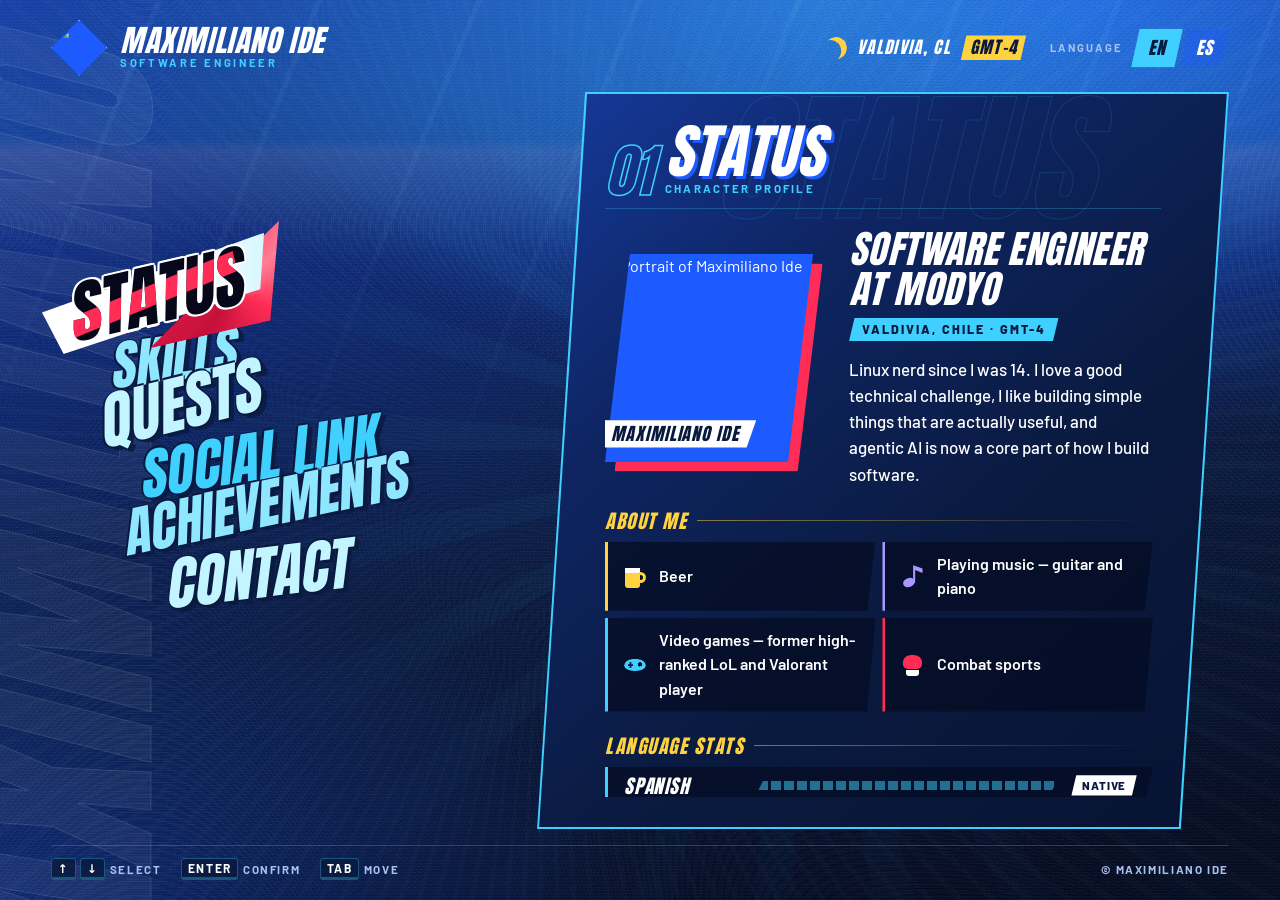
==== commit f8d7b302: "Status: relaxed summary; LoL" ====
--- a/index.html
+++ b/index.html
@@ -164,8 +164,8 @@
                 <span lang="es">Software Engineer en Modyo</span>
               </p>
               <p class="profile__place">Valdivia, Chile · GMT-4</p>
-              <p class="profile__summary" lang="en">Linux enthusiast since I was 14. I'm drawn to interesting technical challenges, to building simple, useful products, and to using and adopting agentic AI in how software gets built.</p>
-              <p class="profile__summary" lang="es">Apasionado por Linux desde los 14 años. Me motivan los desafíos técnicos interesantes, crear productos simples y útiles, y usar y adoptar la IA agéntica en la forma de construir software.</p>
+              <p class="profile__summary" lang="en">Linux nerd since I was 14. I love a good technical challenge, I like building simple things that are actually useful, and agentic AI is now a core part of how I build software.</p>
+              <p class="profile__summary" lang="es">Nerd de Linux desde los 14. Me encanta un buen desafío técnico, me gusta construir cosas simples que de verdad sirvan, y la IA agéntica ya es parte central de cómo construyo software.</p>
             </div>
           </div>
 
@@ -174,7 +174,7 @@
             <ul class="interests stagger" role="list">
               <li class="interest" data-icon="beer"><span class="interest__icon" aria-hidden="true"></span><span lang="en">Beer</span><span lang="es">Cerveza</span></li>
               <li class="interest" data-icon="music"><span class="interest__icon" aria-hidden="true"></span><span lang="en">Playing music — guitar and piano</span><span lang="es">Tocar música — guitarra y piano</span></li>
-              <li class="interest" data-icon="games"><span class="interest__icon" aria-hidden="true"></span><span lang="en">Video games — former high-ranked League of Legends and Valorant player</span><span lang="es">Videojuegos — fui jugador de alto rango en League of Legends y Valorant</span></li>
+              <li class="interest" data-icon="games"><span class="interest__icon" aria-hidden="true"></span><span lang="en">Video games — former high-ranked LoL and Valorant player</span><span lang="es">Videojuegos — fui jugador de alto rango en LoL y Valorant</span></li>
               <li class="interest" data-icon="combat"><span class="interest__icon" aria-hidden="true"></span><span lang="en">Combat sports</span><span lang="es">Deportes de combate</span></li>
             </ul>
           </section>
